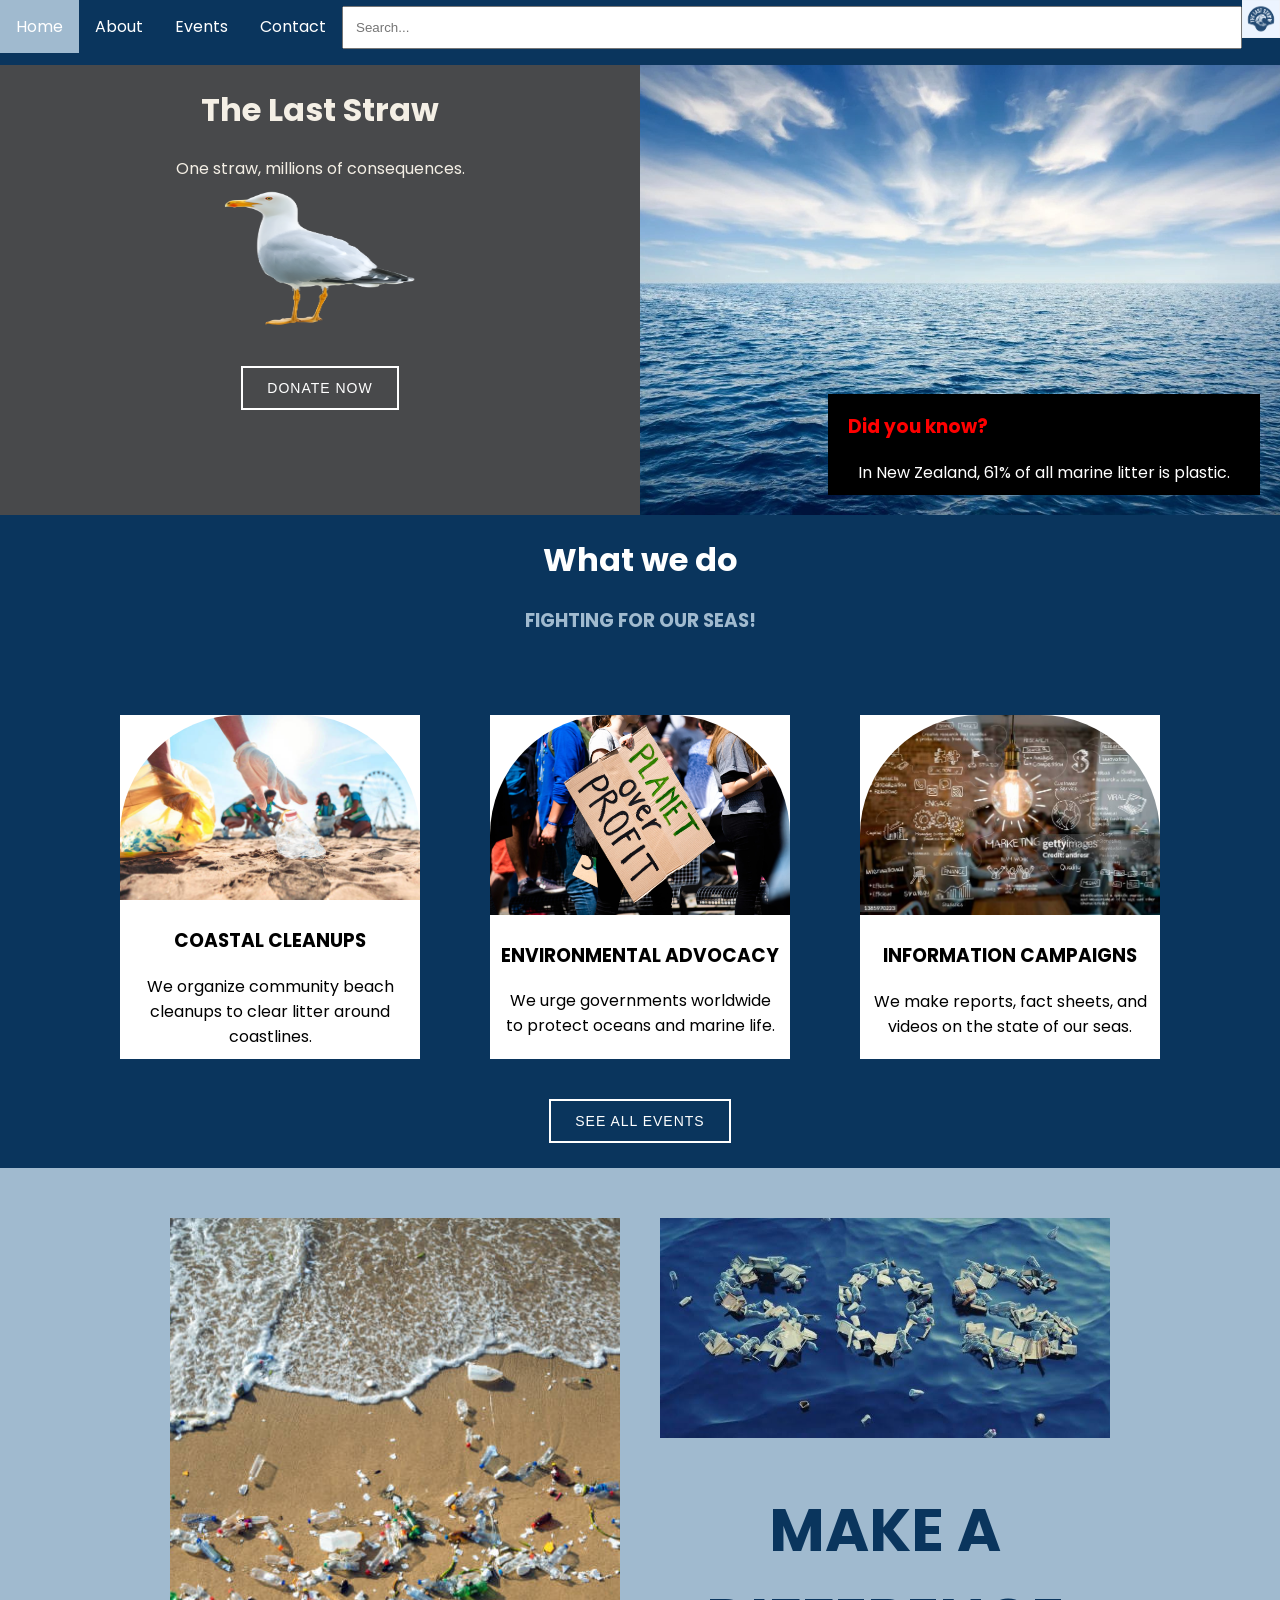
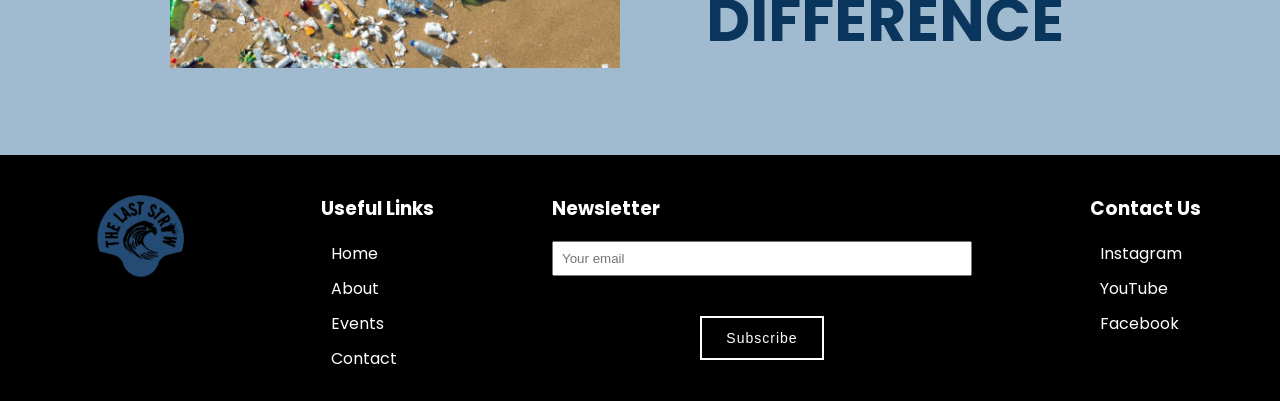
==== index.html @ c946c29b "Made 4 different pages index, page2, page3, page4 Added CSS file and linked to html Made a navigatio" ====
<!DOCTYPE html>
<html lang="en">
<head>
    <meta charset="UTF-8">
     <!-- Linking Html to Css -->
    <link rel="stylesheet" href="style.css">
      <!-- Linking poppins font to css -->
    <link href='https://fonts.googleapis.com/css?family=Poppins' rel='stylesheet'>
    <title>Home page</title>
</head>
<body>
<div class="parent">
    <!-- Navigation Bar -->
<div class="div1">
    <ul>
    <li><a class="active" href="index.html">Home</a></li>
    <li><a href="page2.html">About</a></li>
    <li><a href="page3.html">Events</a></li>
    <li><a href="page4.html">Contact</a></li>
        <!-- Search Bar -->
        <input type="text" placeholder="Search...">
        <!-- Logo image -->
         <img width="3%." height="3%." src="images/logo.jpg" class="logo">
    </ul>
</div>

    <!-- Left text panel -->
<div class="div2">
<h1><b>The Last Straw</b></h1>
<p>One straw, millions of consequences.</p>
     <img width="30%" height="30%" src="images/seagull.png" alt="This is a seagull" class="seagull">
<button class="border-btn">DONATE NOW</button>
</div>

    <!-- Right image panel -->
<div class="div3">
<div class="container">
  <img width="100%" height="100%" src="images/ocean1.jpg" alt="This is an ocean">
  <div class="text-block">
      <h3>Did you know?</h3>
    <p>In New Zealand, 61% of all marine litter is plastic.</p>
  </div>
</div>
</div>

  <!-- What we do panel -->
<div class="div4">
    <div class="panel-text">
        <h1> What we do </h1>
        <h3>FIGHTING FOR OUR SEAS!</h3>
    </div>

      <!-- Cards panel -->
<div class="panel">
  <div class="card">
    <img src="images/coastalcleanup.jpg" alt="Coastal Cleanups">
    <h3><b>COASTAL CLEANUPS</b></h3>
    <p>We organize community beach cleanups to clear litter around coastlines.</p>
  </div>

  <div class="card">
    <img src="images/advocacy.jpeg" alt="Environmental Advocacy">
    <h3><b>ENVIRONMENTAL ADVOCACY</b></h3>
    <p>We urge governments worldwide to protect oceans and marine life.</p>
  </div>

  <div class="card">
    <img src="images/infocampaign.jpg" alt="Information Campaigns">
    <h3><b>INFORMATION CAMPAIGNS</b></h3>
    <p>We make reports, fact sheets, and videos on the state of our seas.</p>
  </div>

</div>
      <!-- Bordered button-->
    <button class="border-btn">SEE ALL EVENTS</button>
<br>
</div>

  <!-- Make a difference panel -->
<div class="div5">
    <div class="make-a-difference">

        <div class="left-box">
            <img src="images/sea.jpg" alt="Beach">
        </div>

        <div class="right-box">
            <img src="images/sos.jpg" alt="2050">
            <h1>MAKE A<br>DIFFERENCE</h1>
        </div>

    </div>
</div>

      <!-- Footer -->
<div class="div6">
   <footer>
       <!-- Logo image -->
       <img width="10%." height="10%." src="images/logo.png" alt="This is a logo" style="float:left" class="logo">
   <div>
       <h3>Useful Links</h3>
       <p>Home</p>
       <p>About</p>
       <p>Events</p>
       <p>Contact</p>
   </div>

   <div>
       <h3>Newsletter</h3>
       <input type="email" placeholder="Your email">
       <!-- Bordered button-->
       <button class="border-btn">Subscribe</button>
   </div>

   <div>
       <h3>Contact Us</h3>
       <p>Instagram</p>
       <p>YouTube</p>
       <p>Facebook</p>
   </div>
</footer>

</div>
</div>


</body>
</html>
---- style.css ----
/* Background colour */
body {
  background-color: #a0bacf;
}


/* Navigation bar */
body {
  margin: 0;
  padding: 0;
}

h2, p {
  margin: 10px;
}

ul {
  list-style-type: none;
  margin: 0;
  padding: 0;
  background-color: #0a355d;
  display: flex;
  justify-content: flex-end; /* move menu to right */
}

ul li a {
  display: block;
  color: white;
  padding: 14px 16px;
  text-decoration: none;
}

ul li a:hover:not(.active) {
  background-color: #0a355d;
}

ul li a.active {
  background-color: #a0bacf;
}

/* Grid layout */
.parent {
display: grid;
grid-template-columns: repeat(10, 1fr);
grid-template-rows: auto;
grid-column-gap: 0px;
grid-row-gap: 0px;
}

.div1 { grid-area: 1 / 1 / 2 / 11; }
.div2 { grid-area: 2 / 1 / 5 / 6; }
.div3 { grid-area: 2 / 6 / 5 / 11; }
.div4 { grid-area: 5 / 1 / 8 / 11; }
.div5 { grid-area: 8 / 1 / 10 / 11; }
.div6 { grid-area: 10 / 1 / 11 / 11; }

 /* Changing font to poppins */
body {
    font-family: 'Poppins';
}

/* Left top side panel */
.div2 {
    width: 100%;
    height: 50vh;
    background-color: #48494B;
}
.div2 h1 {
    text-align: center;
    color: #f4efe5;
}
.div2 p {
    text-align: center;
    color: #f4efe5
}

.seagull {
    display: block;
    margin-left: auto;
    margin-right: auto;
}

/* Search bar */
input {
    width: 400px;
    padding: 8px;
}


/* Top right Panel */
.div3 img {
  width: 100%;
  height: 50vh;
  object-fit: cover;
  display: block;
}

.container {
  position: relative;
}

.container h3 {
  color: red;
}

.text-block {
  position: absolute;
  bottom: 20px;
  right: 20px;
  background-color: black;
  color: white;
  padding-left: 20px;
  padding-right: 20px;
}

/* What we do section */
.panel-text {
    text-align: center;
}

.panel-text h1 {
    color: white;
}

.panel-text h3 {
    color:  #a0bacf;
}

/* Cards */
.panel {
  display: flex;
  justify-content: center;
  gap: 70px;
  flex-wrap: wrap;
  margin-top: 80px;
}

.card {
  width: 300px;
  background: white;
  text-align: center;
  transition: 0.3s;
  cursor: pointer;
}

.card img {
  width: 100%;
  border-radius: 120px 120px 0 0;
}

.card:hover {
  transform: translateY(-10px);
  box-shadow: 0 10px 20px rgba(0,0,0,0.3);
}

/* Button */
.border-btn {
background: transparent;
border: 2px solid #ffffff;
color: #ffffff;
padding: 12px 24px;
font-size: 14px;
letter-spacing: 1px;
cursor: pointer;

display: block;
margin: 0 auto;
margin-top: 40px;
}

.center {
 margin: 0;
 position: absolute;
 top: 55%;
 left: 15%;
 -ms-transform: translate(-50%, -50%);
 transform: translate(-50%, -50%);
}

/* Make a difference panel */
.make-a-difference{
    display: flex;
    justify-content: center;
    gap: 40px;
    padding: 50px;
}

.left-box img{
    width: 450px;
    height: 450px;
    object-fit: cover;
}

.right-box img{
    width: 450px;
    height: 220px;
    object-fit: cover;
}

.right-box h1{
    text-align: center;
    color: #0a355d;
    font-size: 60px;
}
.div4{
background-color: #0a355d;
}

/* footer */
footer{
   background:#000000;
   color:white;
   display:flex;
   justify-content:space-around;
   padding:20px;
}

/* about page */
.panel-text {
    gap: 30px;
}

.content-row {
    display: flex;
    gap: 30px;
}

.left-side {
    width: 50%;
}

.right-side {
    width: 50%;
    background-color: #d5dde8;
    padding: 20px;
    border-radius: 20px;
}

/* map extension */
.div5 h1 {
    text-align: center;
}

.div5 iframe {
    width: 100%;
    height: 450px;
    display: block;
}

/* contact page */
input[type=text], select, textarea {
  width: 100%;
  padding: 12px;
  margin-top: 6px;
  margin-bottom: 16px;
  resize: vertical;
}

input[type=submit] {
  background-color: #a0bacf;
  color: white;
  padding: 12px 20px;
  border: none;
  cursor: pointer;
  text-align: center;
  display: flex;
  margin: auto;
}

input[type=submit]:hover {
  background-color:  #0a355d;
}

.container {
  background-color: #7393B3;
}
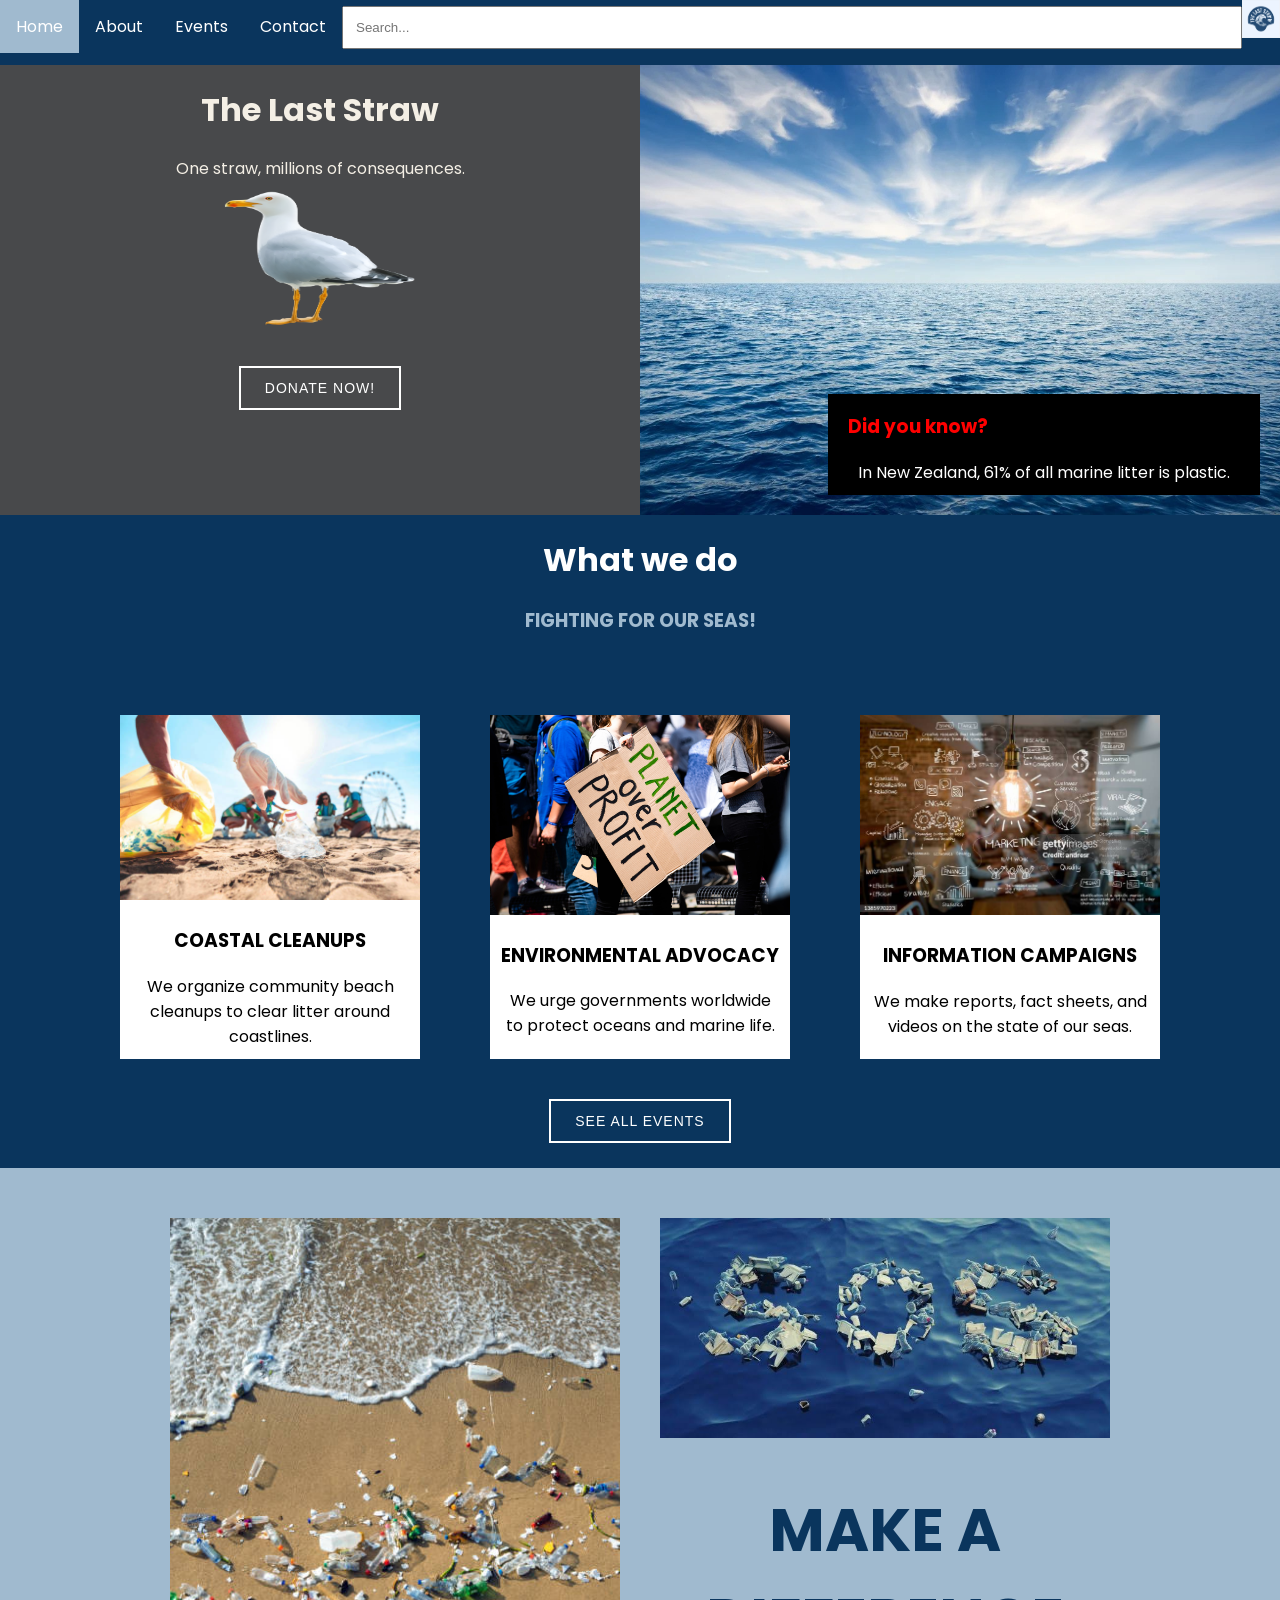
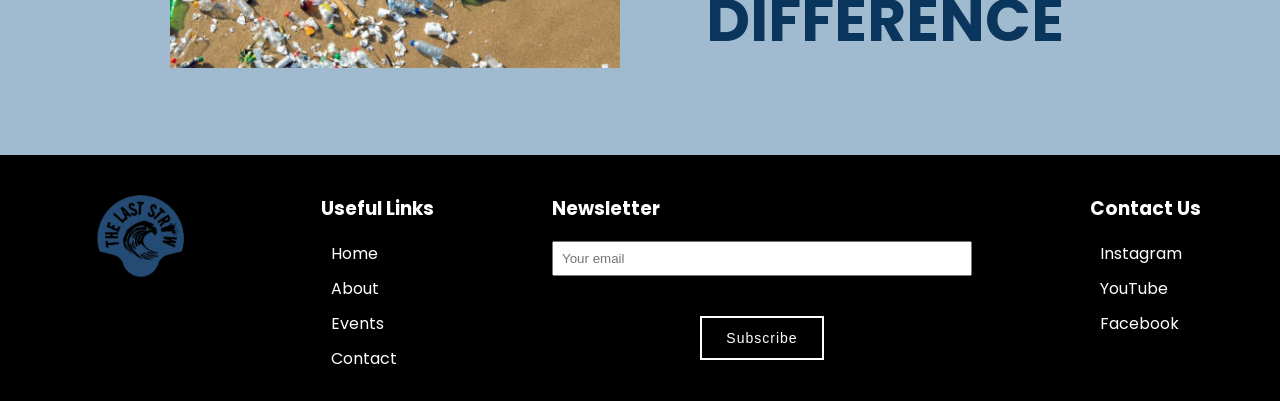
==== commit ecd78cd8: "Made 4 different pages index, page2, page3, page4 Added CSS file and linked to html Made a navigatio" ====
--- a/index.html
+++ b/index.html
@@ -29,7 +29,8 @@
 <h1><b>The Last Straw</b></h1>
 <p>One straw, millions of consequences.</p>
      <img width="30%" height="30%" src="images/seagull.png" alt="This is a seagull" class="seagull">
-<button class="border-btn">DONATE NOW</button>
+
+    <button class="border-btn" onclick="alert('Thank you for donating!')">DONATE NOW!</button>
 </div>
 
     <!-- Right image panel -->
@@ -72,7 +73,8 @@
 
 </div>
       <!-- Bordered button-->
-    <button class="border-btn">SEE ALL EVENTS</button>
+      <button class="border-btn"> SEE ALL EVENTS</button>
+
 <br>
 </div>
 
@@ -109,7 +111,7 @@
        <h3>Newsletter</h3>
        <input type="email" placeholder="Your email">
        <!-- Bordered button-->
-       <button class="border-btn">Subscribe</button>
+       <button class="border-btn" onclick="alert('Thank you for subscribing!')">Subscribe</button>
    </div>
 
    <div>
--- a/style.css
+++ b/style.css
@@ -1,7 +1,7 @@
 
 /* Background colour */
 body {
-  background-color: #a0bacf;
+  background-color: #a0bacf; /* light blue background colour */
 }
 
 
@@ -19,7 +19,7 @@
   list-style-type: none;
   margin: 0;
   padding: 0;
-  background-color: #0a355d;
+  background-color: #0a355d; /* Dark blue nav background colour */
   display: flex;
   justify-content: flex-end; /* move menu to right */
 }
@@ -32,11 +32,11 @@
 }
 
 ul li a:hover:not(.active) {
-  background-color: #0a355d;
+  background-color: #0a355d; /* Dark blue when not active */
 }
 
 ul li a.active {
-  background-color: #a0bacf;
+  background-color: #a0bacf; /* Changes to light blue when active */
 }
 
 /* Grid layout */
@@ -48,12 +48,12 @@
 grid-row-gap: 0px;
 }
 
-.div1 { grid-area: 1 / 1 / 2 / 11; }
-.div2 { grid-area: 2 / 1 / 5 / 6; }
-.div3 { grid-area: 2 / 6 / 5 / 11; }
-.div4 { grid-area: 5 / 1 / 8 / 11; }
-.div5 { grid-area: 8 / 1 / 10 / 11; }
-.div6 { grid-area: 10 / 1 / 11 / 11; }
+.div1 { grid-area: 1 / 1 / 2 / 11; } /* Div 1 grid area */
+.div2 { grid-area: 2 / 1 / 5 / 6; } /* Div 2 grid area */
+.div3 { grid-area: 2 / 6 / 5 / 11; } /* Div 3 grid area */
+.div4 { grid-area: 5 / 1 / 8 / 11; } /* Div 4 grid area */
+.div5 { grid-area: 8 / 1 / 10 / 11; } /* Div 5 grid area */
+.div6 { grid-area: 10 / 1 / 11 / 11; } /* Div 6 grid area */
 
  /* Changing font to poppins */
 body {
@@ -64,17 +64,18 @@
 .div2 {
     width: 100%;
     height: 50vh;
-    background-color: #48494B;
+    background-color: #48494B; /* Grey left panel */
 }
 .div2 h1 {
-    text-align: center;
-    color: #f4efe5;
+    text-align: center; /* centering the text */
+    color: #f4efe5; /* beige text colour */
 }
 .div2 p {
-    text-align: center;
-    color: #f4efe5
-}
-
+    text-align: center; /* centering the text */
+    color: #f4efe5 /* beige text colour */
+}
+
+/* Seagull image */
 .seagull {
     display: block;
     margin-left: auto;
@@ -96,12 +97,13 @@
   display: block;
 }
 
+/* black text box */
 .container {
   position: relative;
 }
 
 .container h3 {
-  color: red;
+  color: red; /* red text colour */
 }
 
 .text-block {
@@ -146,7 +148,6 @@
 
 .card img {
   width: 100%;
-  border-radius: 120px 120px 0 0;
 }
 
 .card:hover {
@@ -154,21 +155,24 @@
   box-shadow: 0 10px 20px rgba(0,0,0,0.3);
 }
 
-/* Button */
+/* Bordered Button */
 .border-btn {
-background: transparent;
-border: 2px solid #ffffff;
+background: transparent; /* transparent button background */
+border: 2px solid #ffffff; /* white button border */
 color: #ffffff;
 padding: 12px 24px;
 font-size: 14px;
 letter-spacing: 1px;
 cursor: pointer;
+text-decoration: none;
+
 
 display: block;
 margin: 0 auto;
 margin-top: 40px;
 }
 
+/* centering button */
 .center {
  margin: 0;
  position: absolute;
@@ -204,12 +208,12 @@
     font-size: 60px;
 }
 .div4{
-background-color: #0a355d;
+background-color: #0a355d; /* Div 4 - dark blue background */
 }
 
 /* footer */
 footer{
-   background:#000000;
+   background:#000000; /* black background */
    color:white;
    display:flex;
    justify-content:space-around;
@@ -250,7 +254,7 @@
 
 /* contact page */
 input[type=text], select, textarea {
-  width: 100%;
+  width: 100%;  /* extends width of contact form  */
   padding: 12px;
   margin-top: 6px;
   margin-bottom: 16px;
@@ -258,7 +262,7 @@
 }
 
 input[type=submit] {
-  background-color: #a0bacf;
+  background-color: #a0bacf; /* light blue button background */
   color: white;
   padding: 12px 20px;
   border: none;
@@ -269,9 +273,9 @@
 }
 
 input[type=submit]:hover {
-  background-color:  #0a355d;
+  background-color:  #0a355d; /* dark blue text background */
 }
 
 .container {
-  background-color: #7393B3;
-}
+  background-color: #7393B3; /* contact form background colour */
+}
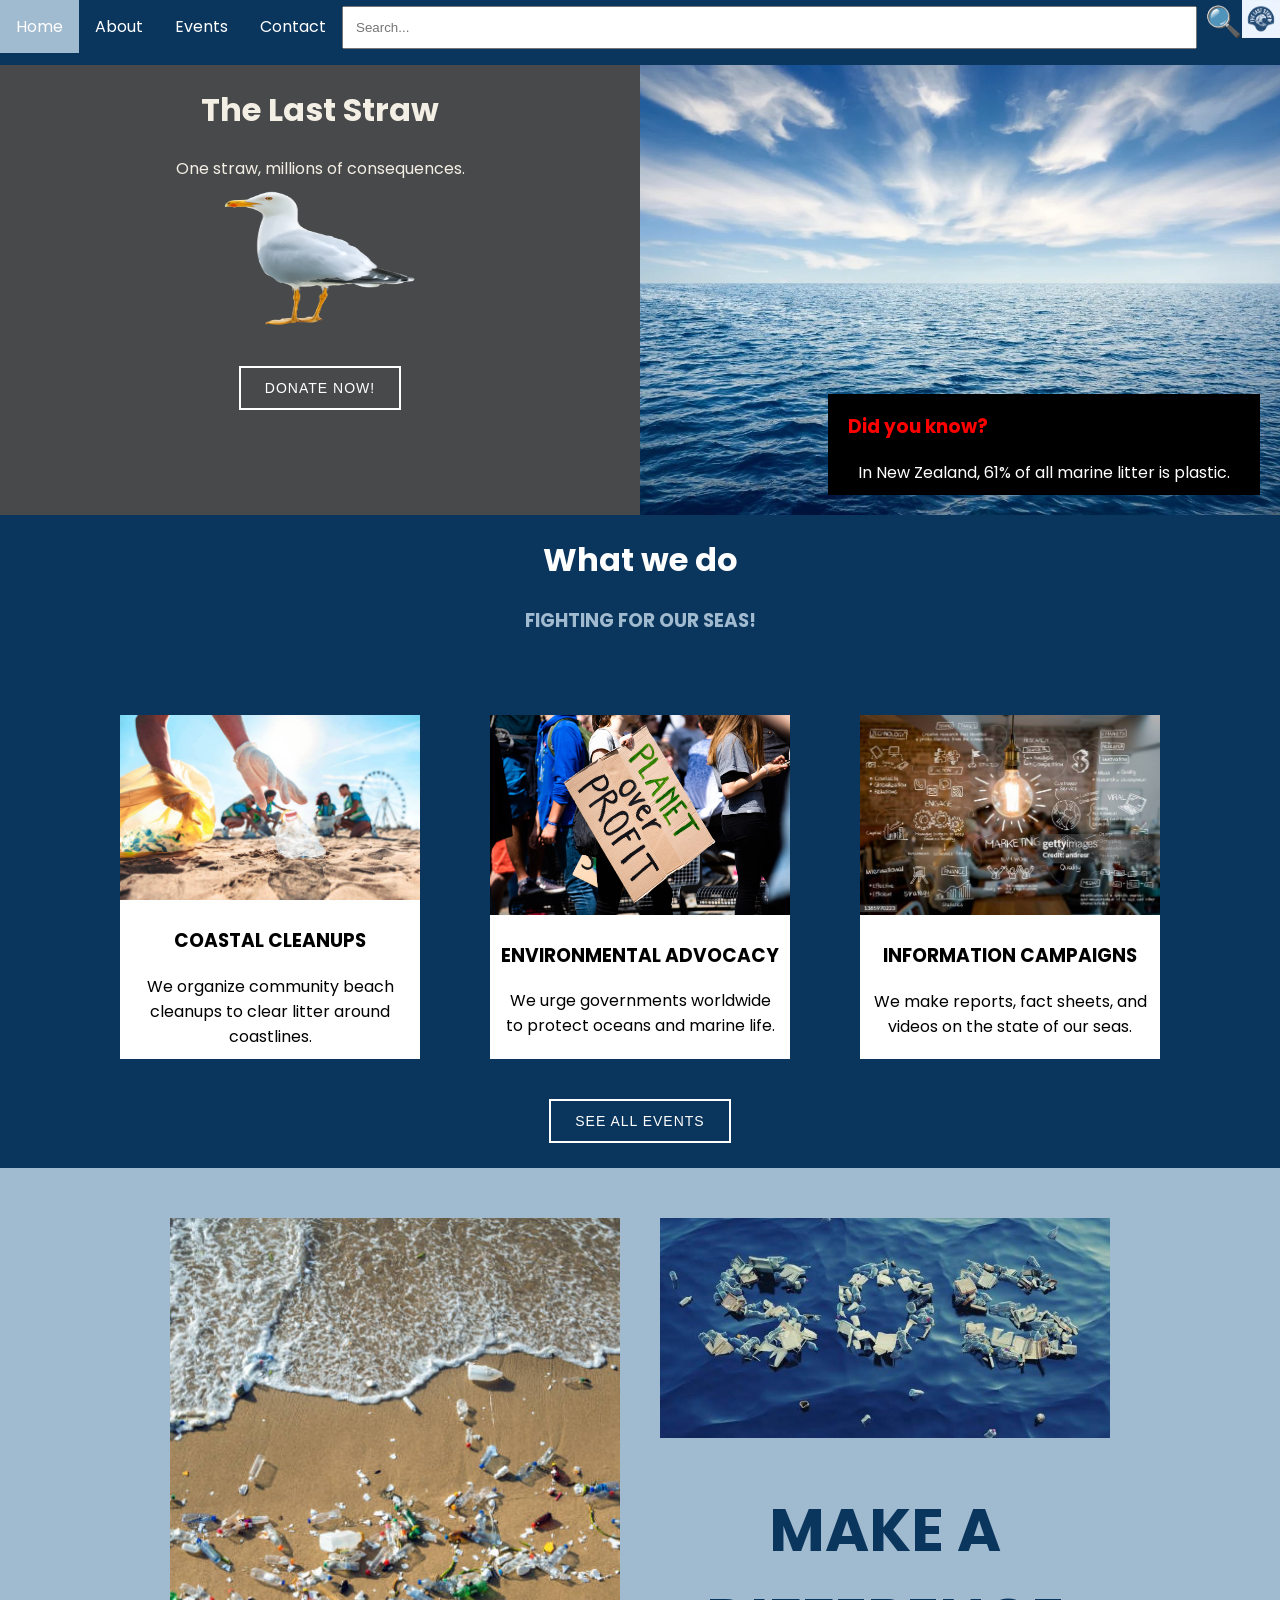
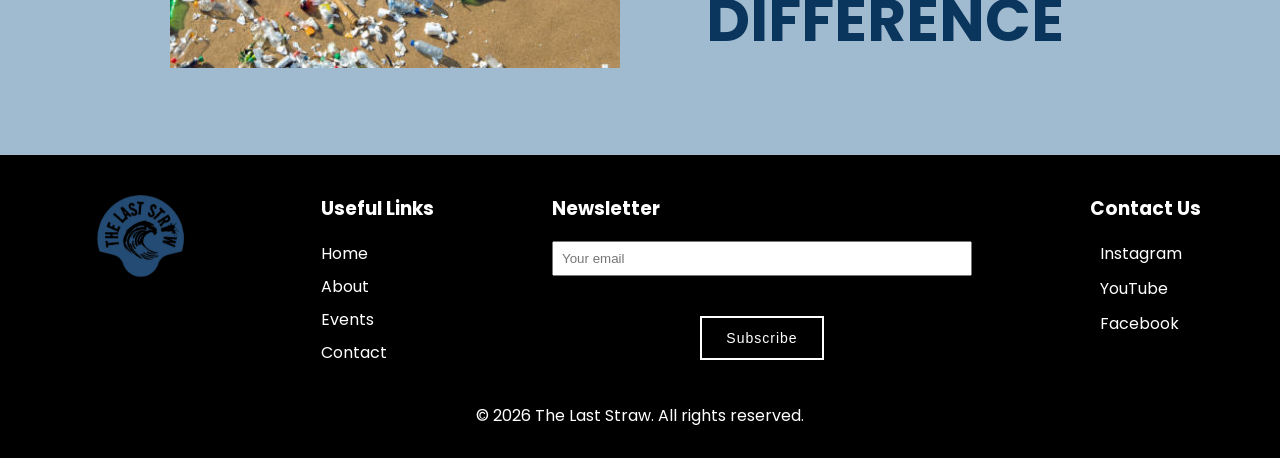
==== commit 719cf687: "Made 4 different pages index, page2, page3, page4 Added CSS file and linked to html Made a navigatio" ====
--- a/index.html
+++ b/index.html
@@ -19,6 +19,10 @@
     <li><a href="page4.html">Contact</a></li>
         <!-- Search Bar -->
         <input type="text" placeholder="Search...">
+        <!-- Search icon emoji icon -->
+        <span class="search-icon">🔍</span>
+
+
         <!-- Logo image -->
          <img width="3%." height="3%." src="images/logo.jpg" class="logo">
     </ul>
@@ -30,7 +34,10 @@
 <p>One straw, millions of consequences.</p>
      <img width="30%" height="30%" src="images/seagull.png" alt="This is a seagull" class="seagull">
 
-    <button class="border-btn" onclick="alert('Thank you for donating!')">DONATE NOW!</button>
+       <button class="border-btn" onclick="location.href='https://love.sustainablecoastlines.org/donate/'">
+   DONATE NOW!
+</button>
+
 </div>
 
     <!-- Right image panel -->
@@ -73,7 +80,10 @@
 
 </div>
       <!-- Bordered button-->
-      <button class="border-btn"> SEE ALL EVENTS</button>
+    <button class="border-btn" onclick="location.href='page3.html'">
+   SEE ALL EVENTS
+</button>
+
 
 <br>
 </div>
@@ -99,13 +109,13 @@
    <footer>
        <!-- Logo image -->
        <img width="10%." height="10%." src="images/logo.png" alt="This is a logo" style="float:left" class="logo">
-   <div>
-       <h3>Useful Links</h3>
-       <p>Home</p>
-       <p>About</p>
-       <p>Events</p>
-       <p>Contact</p>
-   </div>
+       <div>
+    <h3>Useful Links</h3>
+    <a href="index.html">Home</a>
+    <a href="page2.html">About</a>
+    <a href="page3.html">Events</a>
+    <a href="page4.html">Contact</a>
+    </div>
 
    <div>
        <h3>Newsletter</h3>
@@ -120,6 +130,11 @@
        <p>YouTube</p>
        <p>Facebook</p>
    </div>
+
+       <!-- Copyright logo -->
+<div class="copyright">
+<p>&copy; 2026 The Last Straw. All rights reserved.</p>
+</div>
 </footer>
 
 </div>
--- a/style.css
+++ b/style.css
@@ -279,3 +279,65 @@
 .container {
   background-color: #7393B3; /* contact form background colour */
 }
+
+
+/* Hovering buttons*/
+.border-btn:hover {
+    transform: scale(1.05);
+    transition: 0.3s;
+}
+
+/* Hovering seagull */
+.seagull:hover {
+    transform: scale(1.05);
+    transition: 0.3s;
+}
+
+/*Search Icon*/
+.search-icon {
+    font-size: 30px;
+    margin-left: 8px;
+    cursor: pointer;
+}
+
+/*Logo rotate*/
+.logo:hover {
+    transform: rotate(360deg);
+    transition: 1s;
+}
+
+/* Copyright logo */
+footer {
+    display: flex;
+    flex-wrap: wrap;
+}
+
+.copyright {
+    width: 100%;
+    text-align: center;
+    margin-top: 20px;
+}
+
+
+/* Footer page links */
+footer a {
+    color: white;
+    text-decoration: none;
+    display: block;
+    margin: 8px 0;
+}
+
+footer a:hover {
+    color: #a0bacf;
+}
+
+
+
+
+
+
+
+
+
+
+
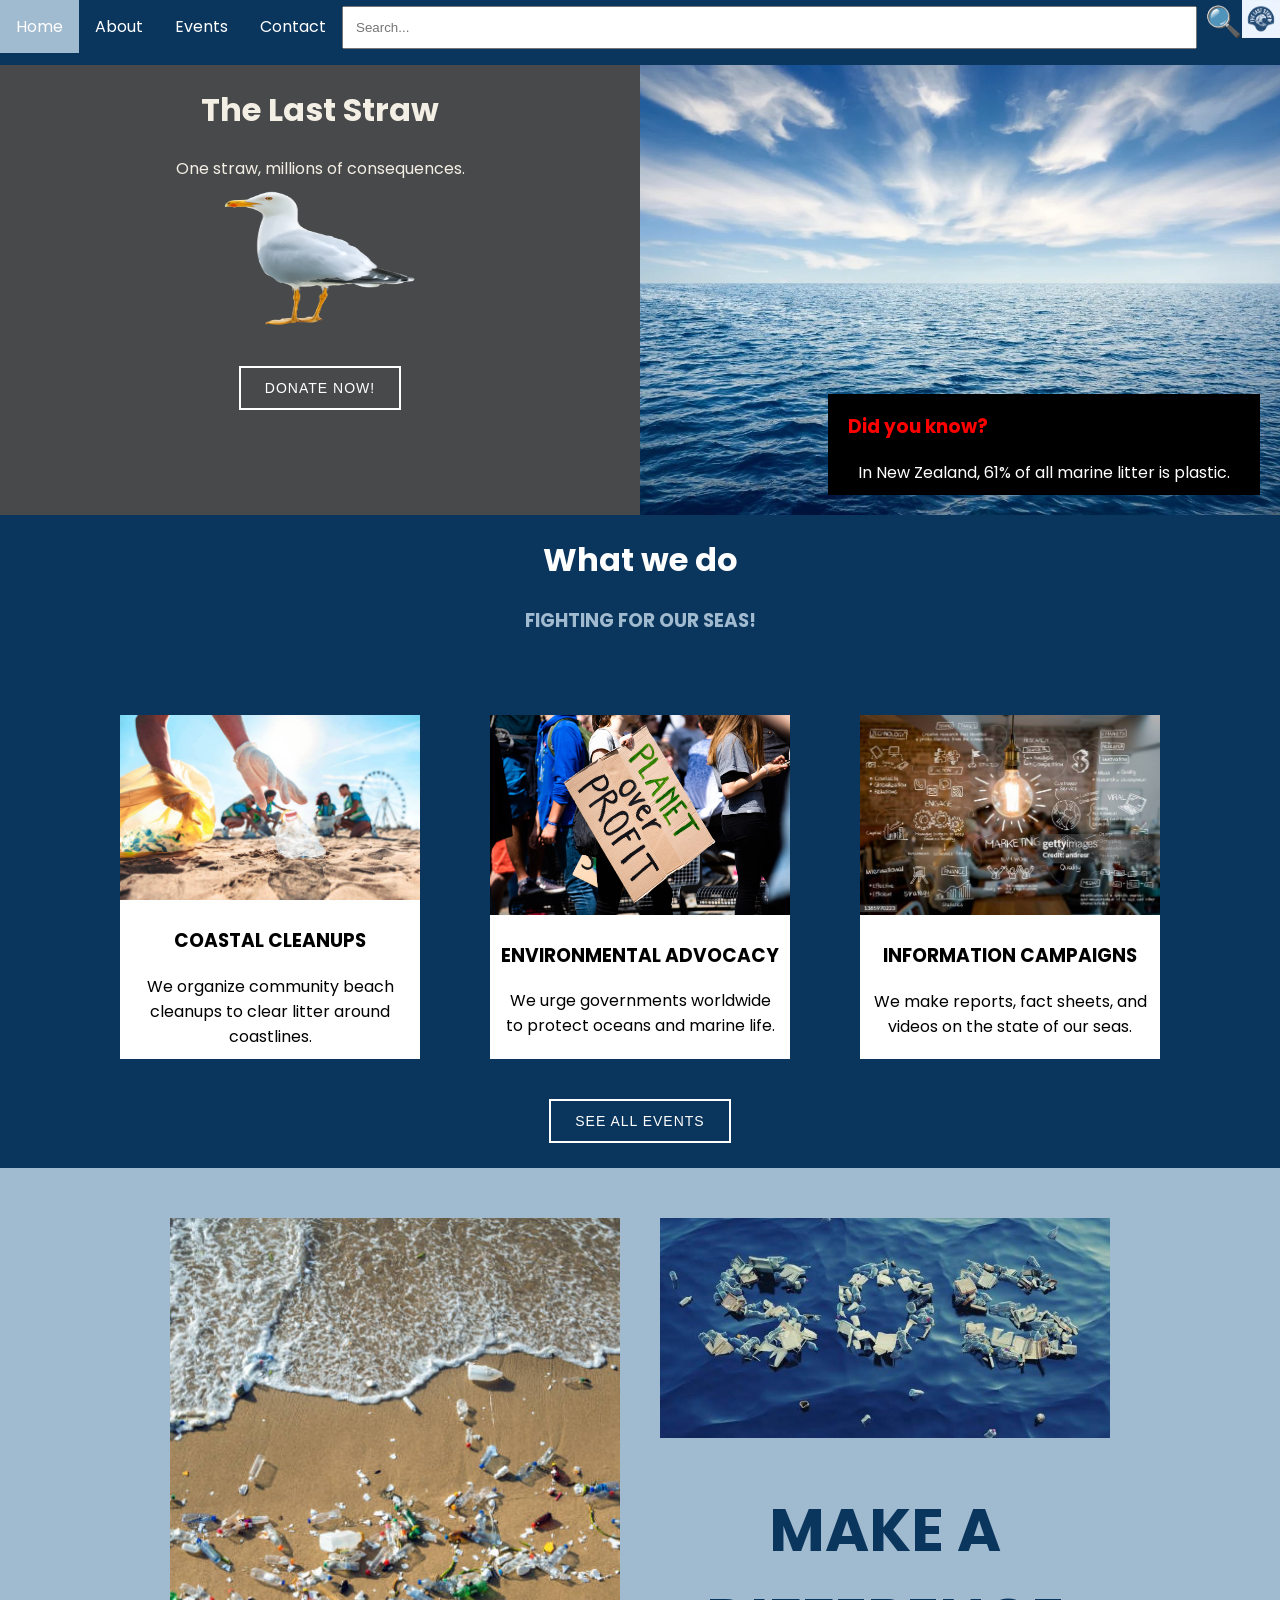
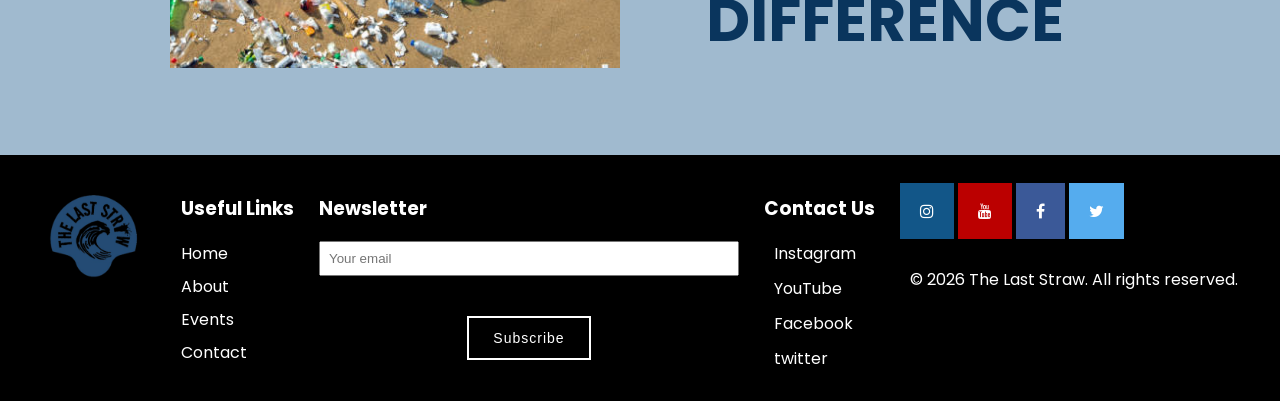
==== commit 229ba149: "Made 4 different pages index, page2, page3, page4 Added CSS file and linked to html Made a navigatio" ====
--- a/index.html
+++ b/index.html
@@ -6,6 +6,8 @@
     <link rel="stylesheet" href="style.css">
       <!-- Linking poppins font to css -->
     <link href='https://fonts.googleapis.com/css?family=Poppins' rel='stylesheet'>
+     <!-- Linking logos to Html -->
+    <link rel="stylesheet" href="https://cdnjs.cloudflare.com/ajax/libs/font-awesome/4.7.0/css/font-awesome.min.css">
     <title>Home page</title>
 </head>
 <body>
@@ -129,7 +131,18 @@
        <p>Instagram</p>
        <p>YouTube</p>
        <p>Facebook</p>
+       <p>twitter</p>
    </div>
+
+       <div>
+           <div class="media-icons">
+               <a href="https://www.instagram.com/" class="fa fa-instagram"></a>
+               <a href="https://www.youtube.com/" class="fa fa-youtube"></a>
+               <a href="https://www.facebook.com/" class="fa fa-facebook"></a>
+               <a href="https://x.com/" class="fa fa-twitter"></a>
+
+       </div>
+
 
        <!-- Copyright logo -->
 <div class="copyright">
--- a/style.css
+++ b/style.css
@@ -276,10 +276,6 @@
   background-color:  #0a355d; /* dark blue text background */
 }
 
-.container {
-  background-color: #7393B3; /* contact form background colour */
-}
-
 
 /* Hovering buttons*/
 .border-btn:hover {
@@ -331,13 +327,49 @@
     color: #a0bacf;
 }
 
-
-
-
-
-
-
-
-
-
-
+.media-icons a {
+    font-size: 1.4 rem;
+}
+
+.fa {
+    padding: 20px;
+    font-size: 30px;
+    text-align: center;
+    text-decoration: none;
+
+}
+
+.fa-facebook {
+  background: #3B5998;
+  color: white;
+}
+
+.fa-twitter {
+  background: #55ACEE;
+  color: white;
+}
+
+.fa-youtube {
+  background: #bb0000;
+  color: white;
+}
+
+.fa-instagram {
+  background: #125688;
+  color: white;
+}
+
+.contact-box {
+  margin: 30px;
+  padding: 25px;
+  border: 1px solid #0a355d;
+  border-radius: 10px;
+  background: #f2f2f2;
+}
+
+
+
+
+
+
+
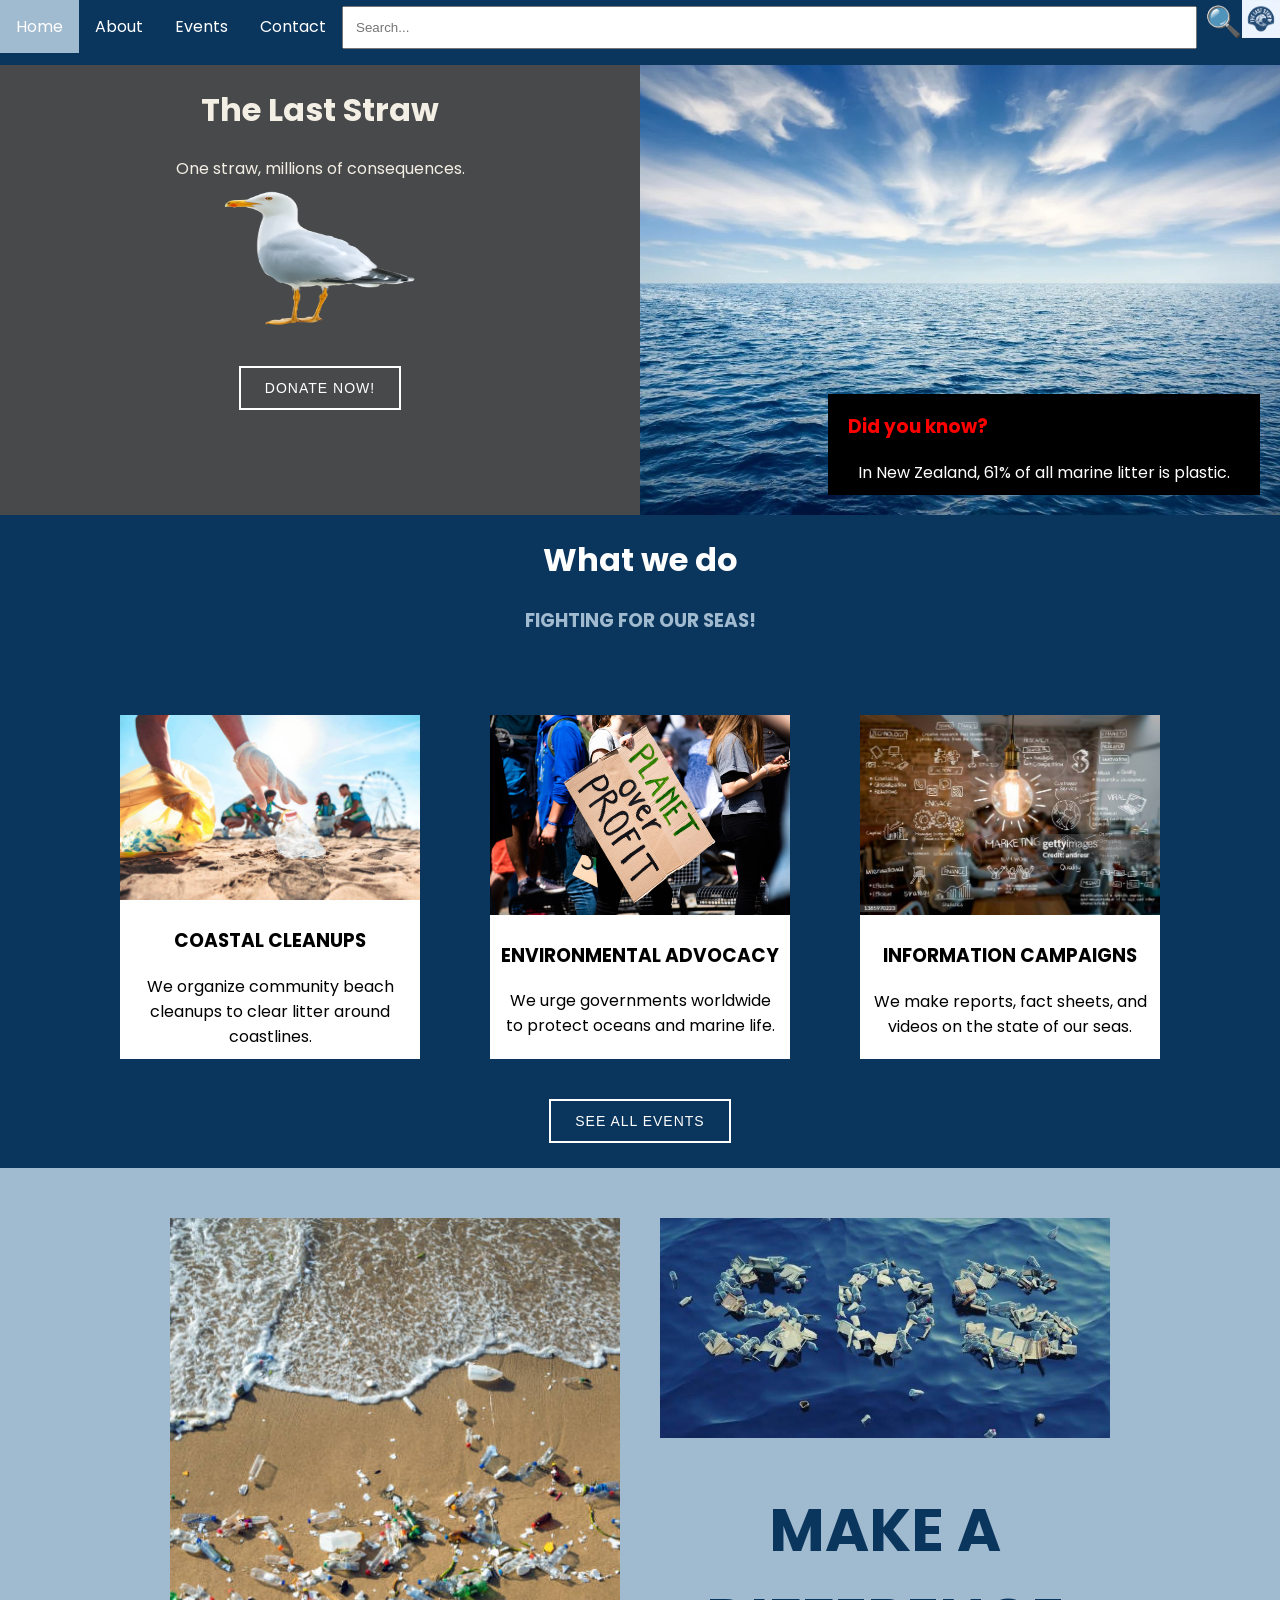
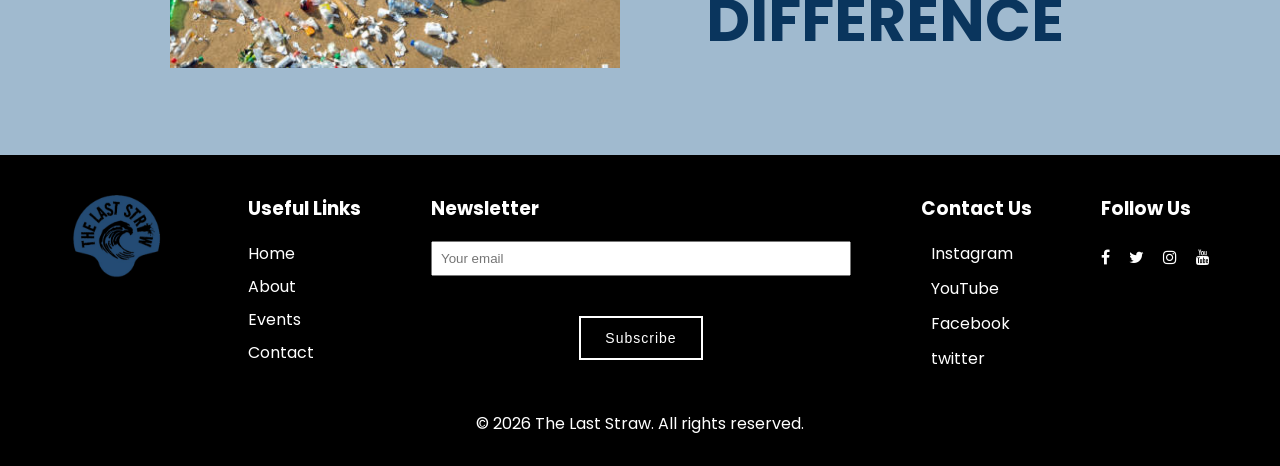
==== commit e1ec36cc: "Made 4 different pages index, page2, page3, page4 Added CSS file and linked to html Made a navigatio" ====
--- a/index.html
+++ b/index.html
@@ -134,14 +134,14 @@
        <p>twitter</p>
    </div>
 
-       <div>
-           <div class="media-icons">
-               <a href="https://www.instagram.com/" class="fa fa-instagram"></a>
-               <a href="https://www.youtube.com/" class="fa fa-youtube"></a>
-               <a href="https://www.facebook.com/" class="fa fa-facebook"></a>
-               <a href="https://x.com/" class="fa fa-twitter"></a>
+        <div>
+            <h3>Follow Us</h3>
+            <a href="https://www.facebook.com/" class="fa fa-facebook"></a>
+            <a href="https://x.com/" class="fa fa-twitter"></a>
+            <a href="https://www.instagram.com/?hl=en" class="fa fa-instagram"></a>
+            <a href="https://www.youtube.com/" class="fa fa-youtube"></a>
+        </div>
 
-       </div>
 
 
        <!-- Copyright logo -->
--- a/style.css
+++ b/style.css
@@ -332,31 +332,28 @@
 }
 
 .fa {
-    padding: 20px;
-    font-size: 30px;
-    text-align: center;
+    color: white;
+    background: transparent;
     text-decoration: none;
-
-}
-
-.fa-facebook {
-  background: #3B5998;
-  color: white;
-}
-
-.fa-twitter {
-  background: #55ACEE;
-  color: white;
-}
-
-.fa-youtube {
-  background: #bb0000;
-  color: white;
-}
-
-.fa-instagram {
-  background: #125688;
-  color: white;
+    font-size: 24px;
+    margin-right: 15px;
+    transition: color 0.3s ease;
+}
+
+.fa-facebook:hover {
+    color: #1877F2;
+}
+
+.fa-twitter:hover {
+    color: #1DA1F2;
+}
+
+.fa-instagram:hover {
+    color: #E4405F;
+}
+
+.fa-youtube:hover {
+    color: #FF0000;
 }
 
 .contact-box {
@@ -373,3 +370,4 @@
 
 
 
+
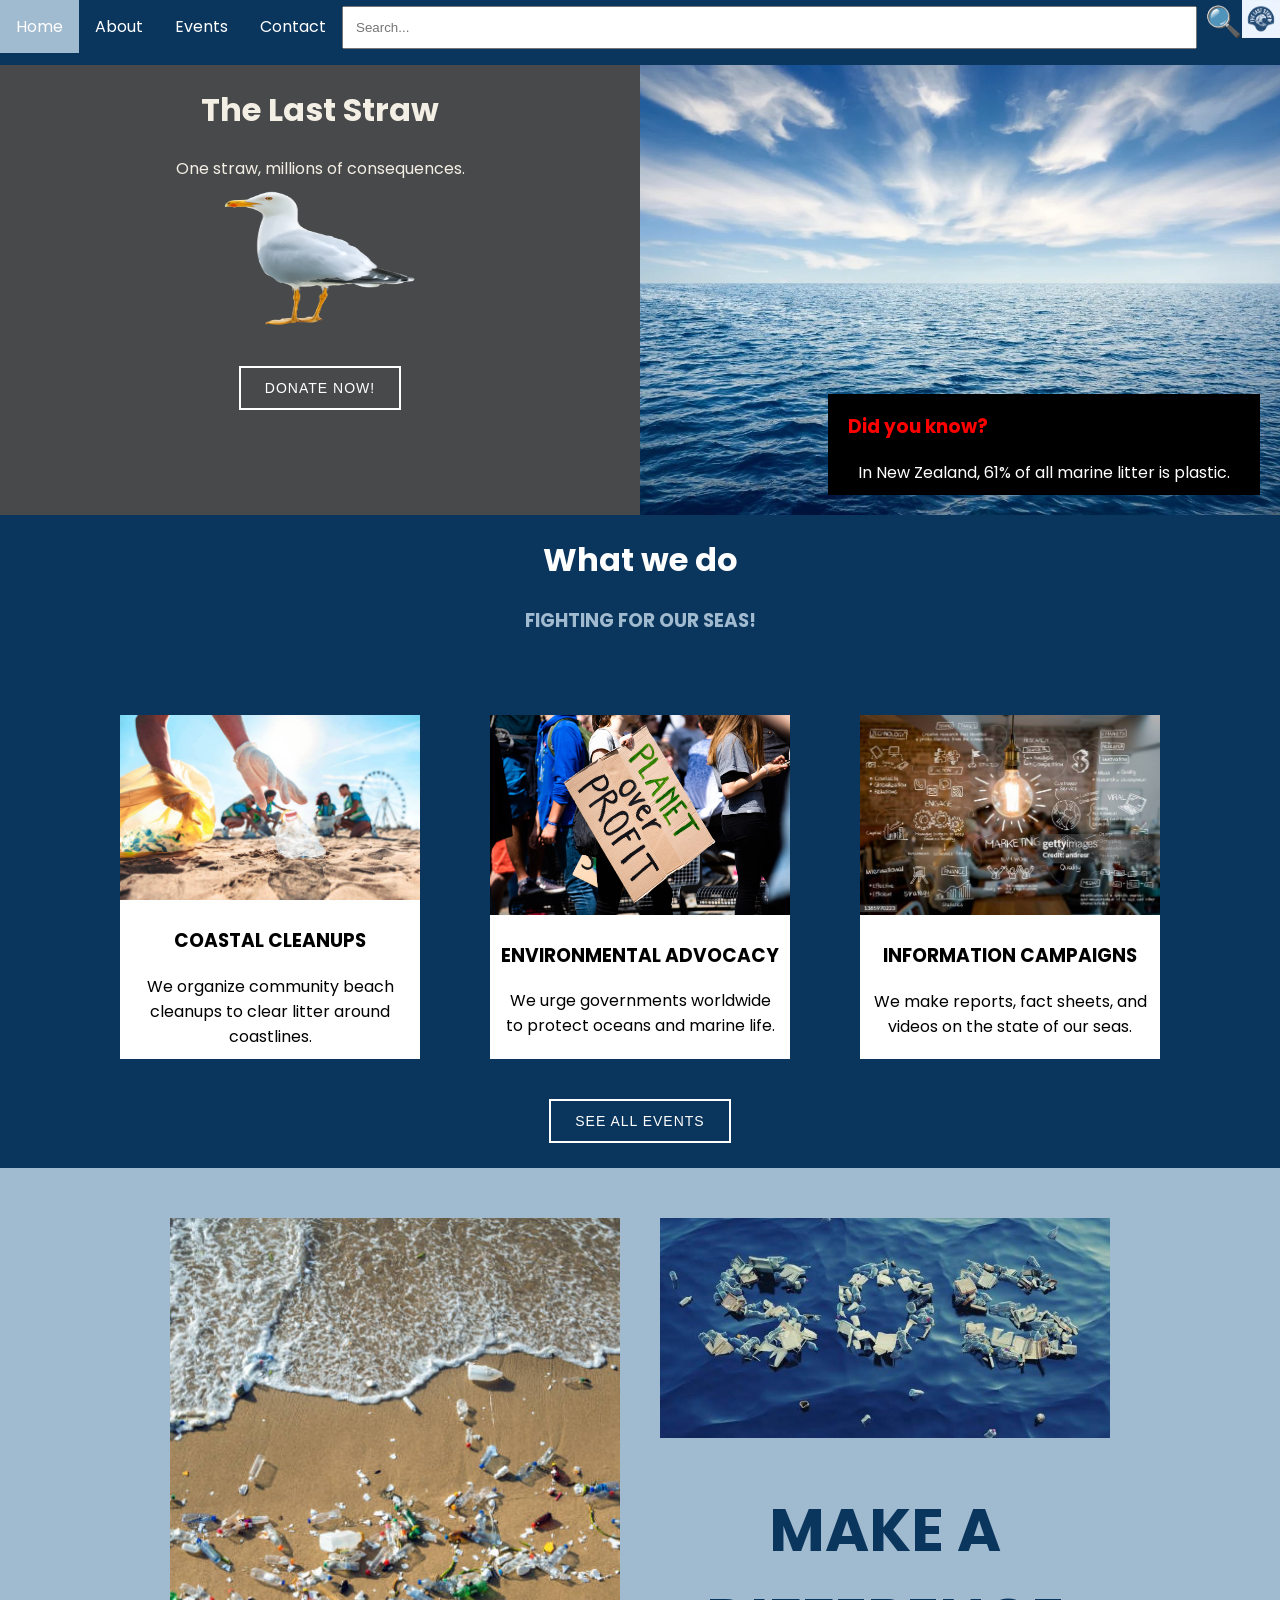
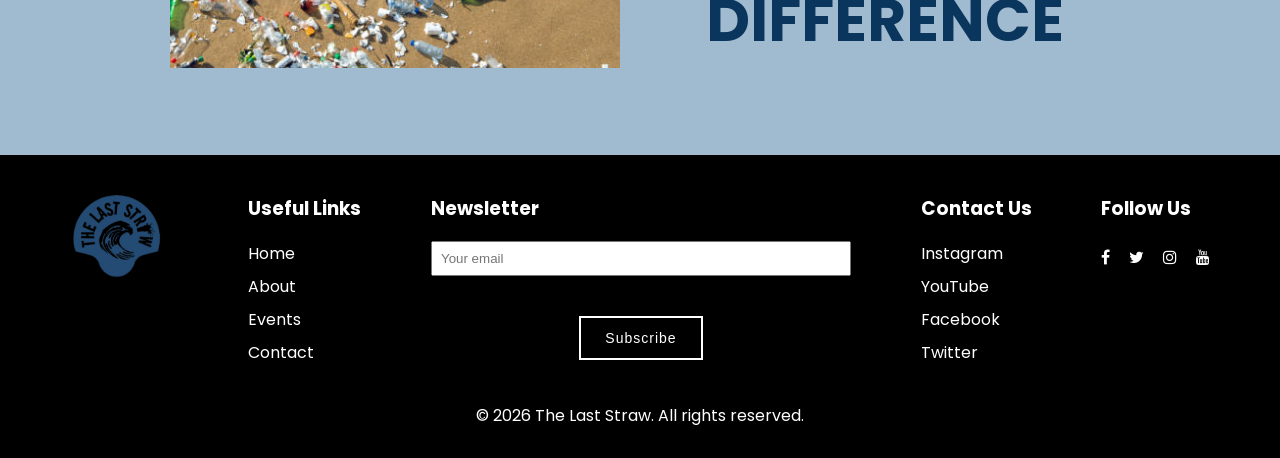
==== commit c7891655: "Made 4 different pages index, page2, page3, page4 Added CSS file and linked to html Made a navigatio" ====
--- a/index.html
+++ b/index.html
@@ -119,20 +119,26 @@
     <a href="page4.html">Contact</a>
     </div>
 
+
    <div>
-       <h3>Newsletter</h3>
-       <input type="email" placeholder="Your email">
-       <!-- Bordered button-->
-       <button class="border-btn" onclick="alert('Thank you for subscribing!')">Subscribe</button>
+     <h3>Newsletter</h3>
+       <form action="thankyou.html">
+       <input type="email" placeholder="Your email" required>
+       <button class="border-btn">Subscribe</button>
    </div>
 
-   <div>
-       <h3>Contact Us</h3>
-       <p>Instagram</p>
-       <p>YouTube</p>
-       <p>Facebook</p>
-       <p>twitter</p>
-   </div>
+
+
+
+  <div>
+    <h3>Contact Us</h3>
+    <a href="https://www.instagram.com/?hl=en">Instagram</a>
+    <a href="https://www.youtube.com/">YouTube</a>
+    <a href= "https://www.facebook.com/">Facebook</a>
+    <a href= "https://x.com/">Twitter</a>
+    </div>
+
+
 
         <div>
             <h3>Follow Us</h3>
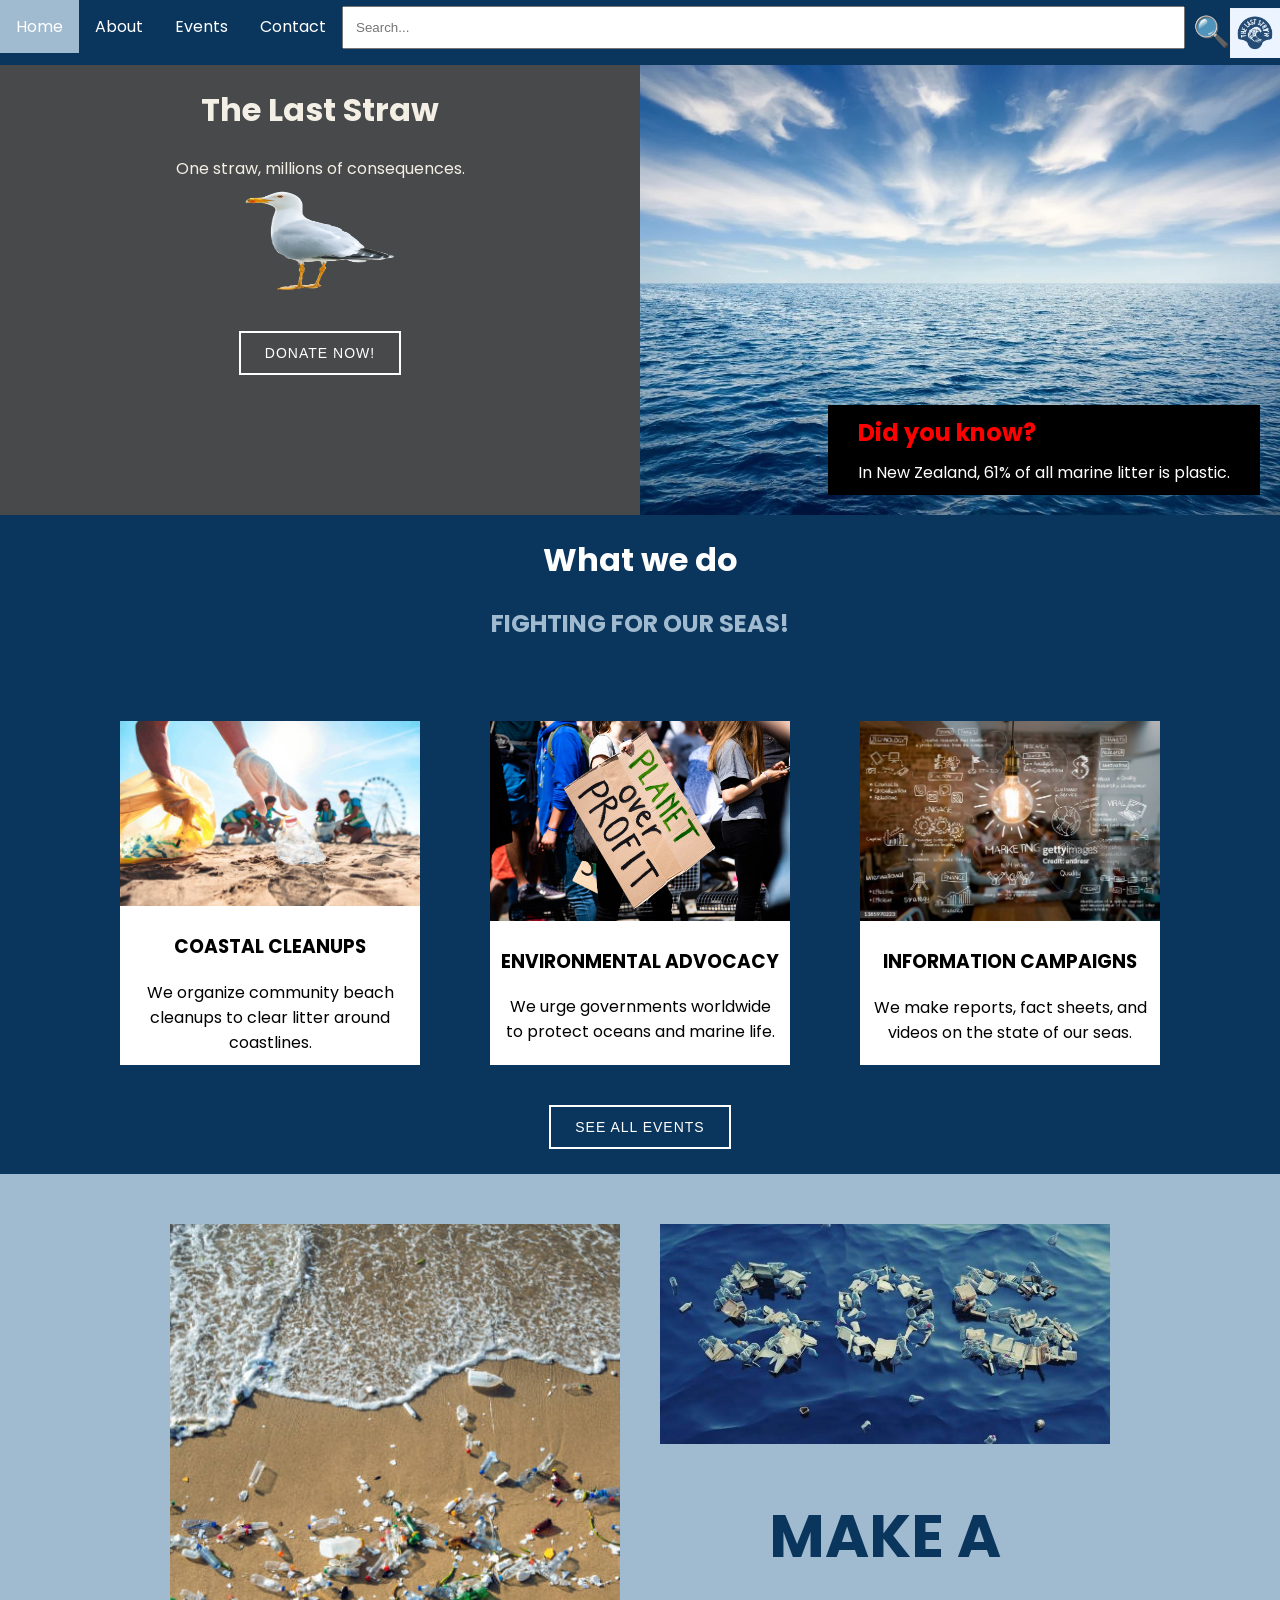
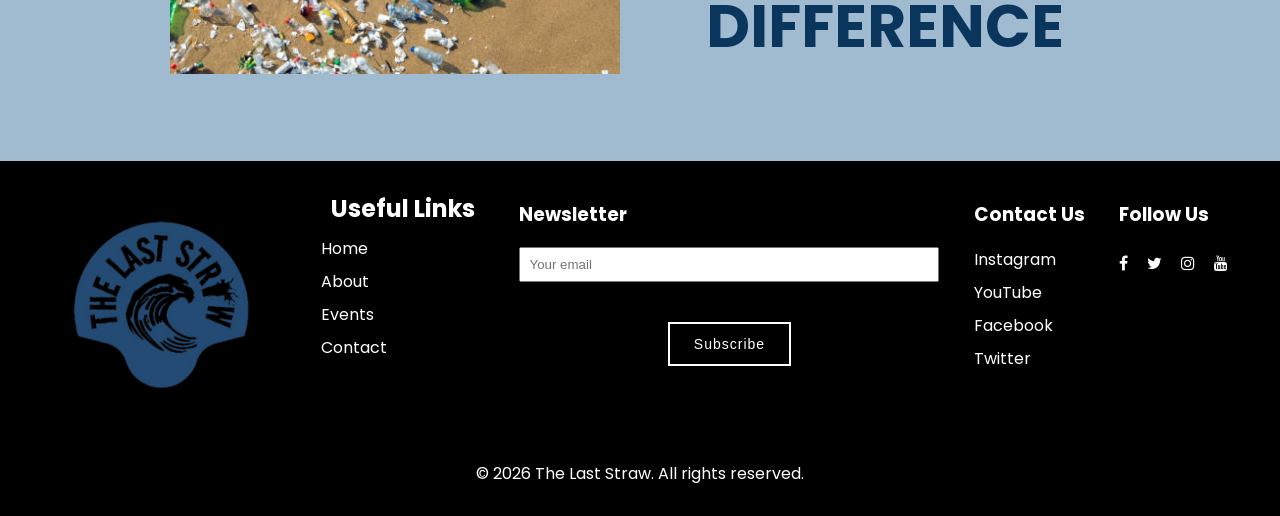
==== commit 83bb9723: "Made 4 different pages index, page2, page3, page4 Added CSS file and linked to html Made a navigatio" ====
--- a/index.html
+++ b/index.html
@@ -14,11 +14,13 @@
 <div class="parent">
     <!-- Navigation Bar -->
 <div class="div1">
-    <ul>
+ <ul>
     <li><a class="active" href="index.html">Home</a></li>
     <li><a href="page2.html">About</a></li>
     <li><a href="page3.html">Events</a></li>
     <li><a href="page4.html">Contact</a></li>
+
+     <li class="nav-right">
         <!-- Search Bar -->
         <input type="text" placeholder="Search...">
         <!-- Search icon emoji icon -->
@@ -26,15 +28,20 @@
 
 
         <!-- Logo image -->
-         <img width="3%." height="3%." src="images/logo.jpg" class="logo">
+          <img width="50" height="50" src="images/logo.jpg" class="logo" alt="Logo">
+     </li>
     </ul>
+
+
+
+
 </div>
 
     <!-- Left text panel -->
 <div class="div2">
 <h1><b>The Last Straw</b></h1>
 <p>One straw, millions of consequences.</p>
-     <img width="30%" height="30%" src="images/seagull.png" alt="This is a seagull" class="seagull">
+     <img width="150" height="100" src="images/seagull.png" alt="This is a seagull" class="seagull">
 
        <button class="border-btn" onclick="location.href='https://love.sustainablecoastlines.org/donate/'">
    DONATE NOW!
@@ -45,9 +52,9 @@
     <!-- Right image panel -->
 <div class="div3">
 <div class="container">
-  <img width="100%" height="100%" src="images/ocean1.jpg" alt="This is an ocean">
+  <img width="100" height="100" src="images/ocean1.jpg" alt="This is an ocean">
   <div class="text-block">
-      <h3>Did you know?</h3>
+      <h2>Did you know?</h2>
     <p>In New Zealand, 61% of all marine litter is plastic.</p>
   </div>
 </div>
@@ -57,7 +64,7 @@
 <div class="div4">
     <div class="panel-text">
         <h1> What we do </h1>
-        <h3>FIGHTING FOR OUR SEAS!</h3>
+        <h2>FIGHTING FOR OUR SEAS!</h2>
     </div>
 
       <!-- Cards panel -->
@@ -110,9 +117,9 @@
 <div class="div6">
    <footer>
        <!-- Logo image -->
-       <img width="10%." height="10%." src="images/logo.png" alt="This is a logo" style="float:left" class="logo">
+       <img width="250" height="250" src="images/logo.png" alt="This is a logo" style="float:left" class="logo">
        <div>
-    <h3>Useful Links</h3>
+    <h2>Useful Links</h2>
     <a href="index.html">Home</a>
     <a href="page2.html">About</a>
     <a href="page3.html">Events</a>
@@ -125,6 +132,7 @@
        <form action="thankyou.html">
        <input type="email" placeholder="Your email" required>
        <button class="border-btn">Subscribe</button>
+       </form>
    </div>
 
 
--- a/style.css
+++ b/style.css
@@ -102,7 +102,7 @@
   position: relative;
 }
 
-.container h3 {
+.container h2 {
   color: red; /* red text colour */
 }
 
@@ -125,7 +125,7 @@
     color: white;
 }
 
-.panel-text h3 {
+.panel-text h2 {
     color:  #a0bacf;
 }
 
@@ -364,10 +364,17 @@
   background: #f2f2f2;
 }
 
-
-
-
-
-
-
-
+.nav-right {
+    display: flex;
+    align-items: center;
+    margin-left: auto;
+    flex: 1;
+    justify-content: flex-end;
+}
+
+
+
+
+
+
+
